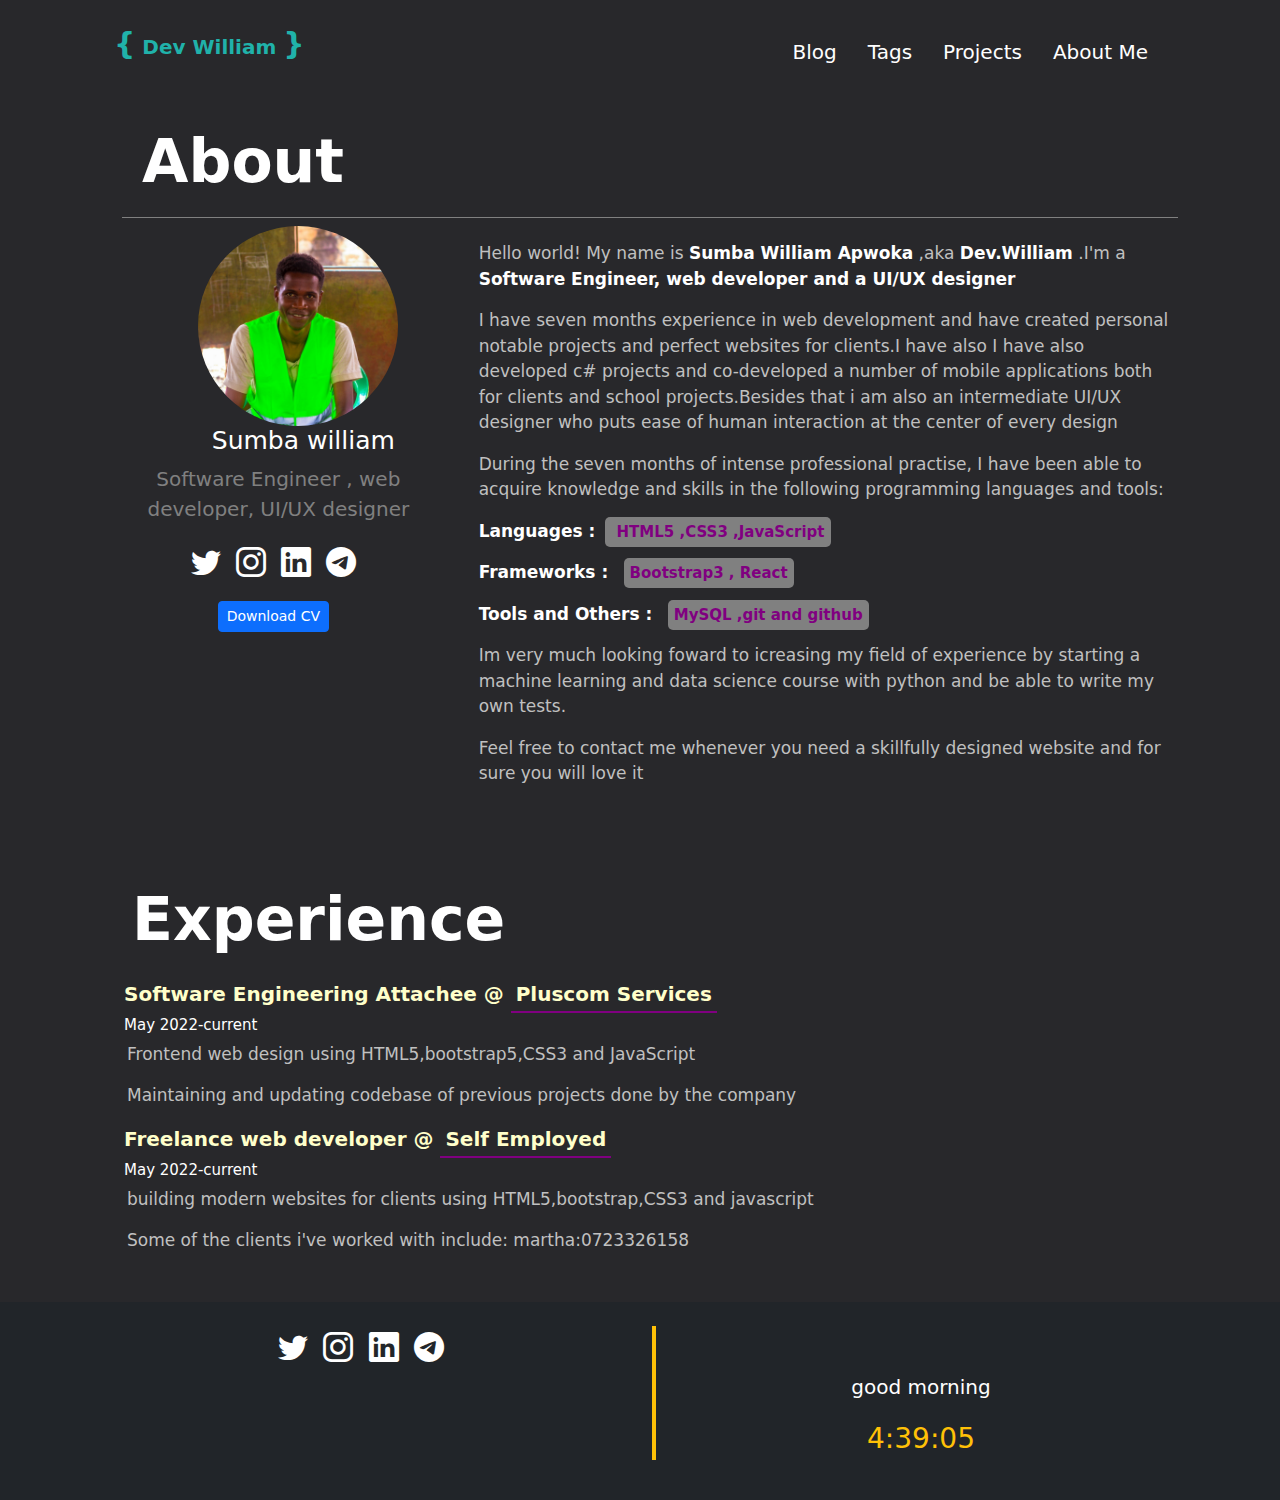
==== about-me.html @ f91dc425 "Update about-me.html" ====
<!DOCTYPE html>
<html lang="en">
<head>
    <meta charset="UTF-8">
    <meta http-equiv="X-UA-Compatible" content="IE=edge">
    <meta name="viewport" content="width=device-width, initial-scale=1.0">
    <link rel="stylesheet" href="myProjects/webProject/icofont/css/icofont.min.css">
    <link rel="stylesheet" href="https://cdn.jsdelivr.net/npm/bootstrap-icons@1.5.0/font/bootstrap-icons.css" />
    <link href="https://cdn.jsdelivr.net/npm/bootstrap@5.1.3/dist/css/bootstrap.min.css" rel="stylesheet">
    <script src="https://cdn.jsdelivr.net/npm/bootstrap@5.1.3/dist/js/bootstrap.bundle.min.js"></script>
    <link rel="stylesheet" href="styles.css">
    <title>about-me</title>
</head>
<body>
    

<div class="container text-center main">
     <nav class="navbar navbar-expand-sm justify-content-end">
    <div class="container-fluid navs mt-2">    
            <p class="navbar-brand"><span class="big">{</span> Dev William <span class="big">}</span></p>

            <button  type="button" class="navbar-toggler navs" data-bs-toggle="collapse" data-bs-target="#myNav"><i class="bi bi-menu-button-wide"></i></button>
         
        <div class="collapse navbar-collapse" id="myNav">
        
         <ul class="navbar-nav ms-auto ul-bg">
            <li class="nav-item"><a href="blog.html" class="nav-link">Blog</a></li>
            <li class="nav-item"><a href="tags.html" class="nav-link">Tags</a></li>
            <li class="nav-item"><a href="projects.html" class="nav-link">Projects</a></li>
            <li class="nav-item"><a href="about-me.html" class="nav-link">About Me</a></li>

         </ul>
        </div> 
        
 </nav>
</div>
</div>

<!----About-->

<section class="about" id="about">
    <div class="container main">
        <h1>About</h1>
        
        <div class="row">
            <div class="col-lg-4 text-center">
                <img src="image5.jpeg" alt="image5" > 
                <h2 >Sumba william</h2>
                <p >Software Engineer , web developer, UI/UX designer</p>
                <div class="social-links">
                    <a href="https://twitter.com/miik_will" class="twitter"><i class="bi bi-twitter"></i></a>
                    <a href="https://www.instagram.com/miik_will/" class="instagram"><i class="bi bi-instagram"></i></a>
                    <a href="https://www.linkedin.com/in/william-sumba-180039235/" class="linkedin"><i class="bi bi-linkedin"></i></a>
                    <a href="http://t.me/+pLadMcNa9YUxY…" class="telegram"><i class="bi bi-telegram"></i></a>
                   </div>
                   <button type="button" class="btn btn-primary btn-sm mt-3"> Download CV </button>
                   </div>
                   <div class="col-lg-8 me">
                    <p>
                       Hello world! My name is <SPan class="big">Sumba William Apwoka</SPan> ,aka <span class="big"> Dev.William</span> .I'm a
                        <span class="big">Software Engineer, web developer and a UI/UX designer</span>
                    </p>
                    <p>I have seven months experience in web development  and have created personal notable projects and perfect websites for clients.I have also 
                        I have also developed c# projects and co-developed  a number of mobile applications both for clients and school projects.Besides that i am 
                        also an intermediate UI/UX designer who puts  ease of human interaction at the center of every design
                    </p>
                    <p>During the seven months of intense professional practise, I have been able to acquire knowledge and skills in the following programming
                        languages and tools:
                    </p>
                    <p><span class="big">Languages :</span><span class="skill"> HTML5 ,CSS3 ,JavaScript</span> </p>
                    <p><span class="big">Frameworks :</span> <span class="skill"> Bootstrap3 , React</span></p>
                    <p><span class="big">Tools and Others :</span> <span class="skill"> MySQL ,git and github </span></p>
                    <p>Im very much looking foward to icreasing my field of experience by starting a machine learning and data science course with python 
                        and be able to write my own tests.
                    </p>
                    <p>Feel free to contact me whenever you need a skillfully designed website and for sure you will love it</p>
                                
                </div>
            </div>
        </div>
    </div>
    
</section>

 <!----Experience-->
<section class="experience" id="experience">
    
    <div class="container main">
        <h1>Experience</h1>
        <h2>Software Engineering Attachee @ <span class="big">Pluscom Services</span></h2>
        <h6>May 2022-current</h6>
        <p>Frontend web design using HTML5,bootstrap5,CSS3 and JavaScript</p>
        <p>Maintaining and updating codebase of previous projects done by the company</p>
      
        <h2>Freelance web developer @ <span class="big">Self Employed</span></h2>
        <h6>May 2022-current</h6>
        <p>building modern websites for clients using HTML5,bootstrap,CSS3 and javascript</p>
        <p>Some of the clients i've worked with include:
        martha:0723326158</p>
    </div>
    
</section>



<!------footer------->
<footer class="bg-dark text-center mt-5">
    
    <div class="container p-4">
                <div class="row">
            <div class="col-lg-6">
                <div class="social-links">
                    <a href="https://twitter.com/miik_will" class="twitter"><i class="bi bi-twitter"></i></a>
                    <a href="https://www.instagram.com/miik_will/" class="instagram"><i class="bi bi-instagram"></i></a>
                    <a href="https://www.linkedin.com/in/william-sumba-180039235/" class="linkedin"><i class="bi bi-linkedin"></i></a>
                    <a href="http://t.me/+pLadMcNa9YUxY…" class="telegram"><i class="bi bi-telegram"></i></a>
                   </div>

            </div>
            <div class="col-lg-6">
                <div class=" border-start border-warning border-4  text-white fs-5">
                <p class="text-dark fw-bold">Sumba William</p>
                <p id="greet"></p>
                <P id="time" class="text-warning fs-3"></P>
            </div>
              

            </div>
        </div>
        
    </div>
    
</footer>



    
    <script src="script.js"></script>
    
</body>
</html>
---- styles.css ----
body{
    position: relative;
    background:rgb(40, 40, 43);
    align-items: center;
  
    
}
.main{
    max-width: 1100px;
}
.navs p{
    color:	rgb(32,178,170);
    font-size: 20px;
    font-weight: bold;
    
  
    
}
.navs .big{
    font-size: 30px;
        
}


.navs ul,li{
    list-style: none;
}
.navs a{
    color: white;
    text-decoration: none;
    font-size: 20px;
    margin: 5px;
    margin-right:10px ;
  
}
.navs a:hover{
 color: white;
}


@media (max-width:1024px){
    

    .ul-bg{
       border-radius: 10px;
       background-color:rgba(204,204,204,0.1);
       text-align: left;
       padding: 20px;
       
       
       
    }
    ul li:hover{
        background-color: rgba(204,204,204,0.3);
        border-radius: 10px;
        
    }}
   




/*----ABOUT-ME----*/
#about{
    margin-top: 10px;
}
.about h1{
    color: #fff;
    font-size:60px;
    font-weight: bold;
    margin-left: 20px;
    border-bottom: 1px solid grey;
    padding: 20px;
}
.about img{
    border-radius: 50%;
    height: 200px;
    width: 200px;
    margin-left: 50px;
}
.about h2{
    font-size: 25px;
    color: #fff;
    margin-left: 60px;
}
.about p{
    font-size: 20px;
    color:gray;
    justify-content: center;
    margin-left: 10px;
    
}
.social-links a{
    font-size: 30px;
    margin: 5px;
    text-decoration: none;
    color: #fff;
    
}
.social-links a:hover{
    color: rgb(30,144,255);
    
}

.about .me p{
  color:	rgb(192,192,192);
  font-size:17px;
  margin-top: 15px;
}
.about .big{
    font-weight: bold;
    color:white;
    
}
.about .skill{
    font-size: 15px;
    background: gray;
    border-radius: 5px;
    margin-left: 10px;
    color:purple;
    font-weight:bold;
    padding: 6px;
    
}

/*----EXPERIENCE----*/
#experience{
    margin-top: 70px;
}
.experience h1{
    color: #fff;
    font-size:60px;
    font-weight: bold;
    margin-left: 20px;
    padding: 10px;
}
.experience h2{
    color:#ffffca;
    font-size:20px;
    margin-left: 20px;
    padding: 2px;
    font-weight: bold;
    margin-top: 15px;
}
.experience h6{
    color: #fff;
    font-size:15px;
    margin-left: 22px;
   
}
.experience p{
    color:rgb(192,192,192);
    font-size:17px;
    margin-left: 25px;
 
}
.experience .big{
    border-bottom: 2px solid purple;
    padding: 5px;
}


/*----PROJECTS---*/
#projects{
    margin-top: 10px;
}
.projects h1{
    color: #fff;
    font-size:60px;
    font-weight: bold;
    margin-left: 20px;
    padding: 5px;
   
}
.projects h5{
    color:gray;
    border-bottom: 1px solid grey;
    padding: 20px;
    font-size: 20px;
}
.projects .project-box{
    border: 1px solid grey;
    border-radius: 5px;
    text-align: center;
    height: 470px;
   
}
.projects .project-box img{
    width: 300px;
    height: 250px;
    padding: 25px;
    border-radius: 30px;
}
.projects .project-box h2{
    color: #fff;
    font-size: 30px;
    font-weight: bold;
}
.projects .project-box p{
    color:rgb(192, 192, 192);
    padding: 8px;
    font-size: 17px;
  
}
.projects .project-box a{
   text-decoration: none;
   font-size: 20px;
   padding: 10px;
   

 
}

/*-----BLOG----*/
#blog{
    margin-top: 50px;
    height: 600px;
}
.blog h1{
    color: #fff;
    font-size:60px;
    font-weight: bold;
    margin-left: 20px;
    border-bottom: 1px solid grey;
    padding: 20px;

}

/*----TAGS----*/
#tags{
    height: 600px;
}
.tags h1{
    color: #fff;
    font-size:60px;
    font-weight: bold;
    margin-left: 20px;
    border-bottom: 1px solid grey;
    padding: 20px;
   
}

/*-------INDEX------*/
#index{
    margin-top: 40px;
    height: 700px;
}
.index h1{
    color: #fff;
    font-size:45px;
    font-weight: bold;
    margin-left: 20px;
}
.index p{
    color:	rgb(192,192,192);
    font-size:18px;
    margin-top: 15px;
    margin-left: 20px;
    border-bottom: 1px solid grey;
    padding: 10px;
    
  }
   .navs i{
    font-size: 30px;
    color: #fff;
   
   
  }
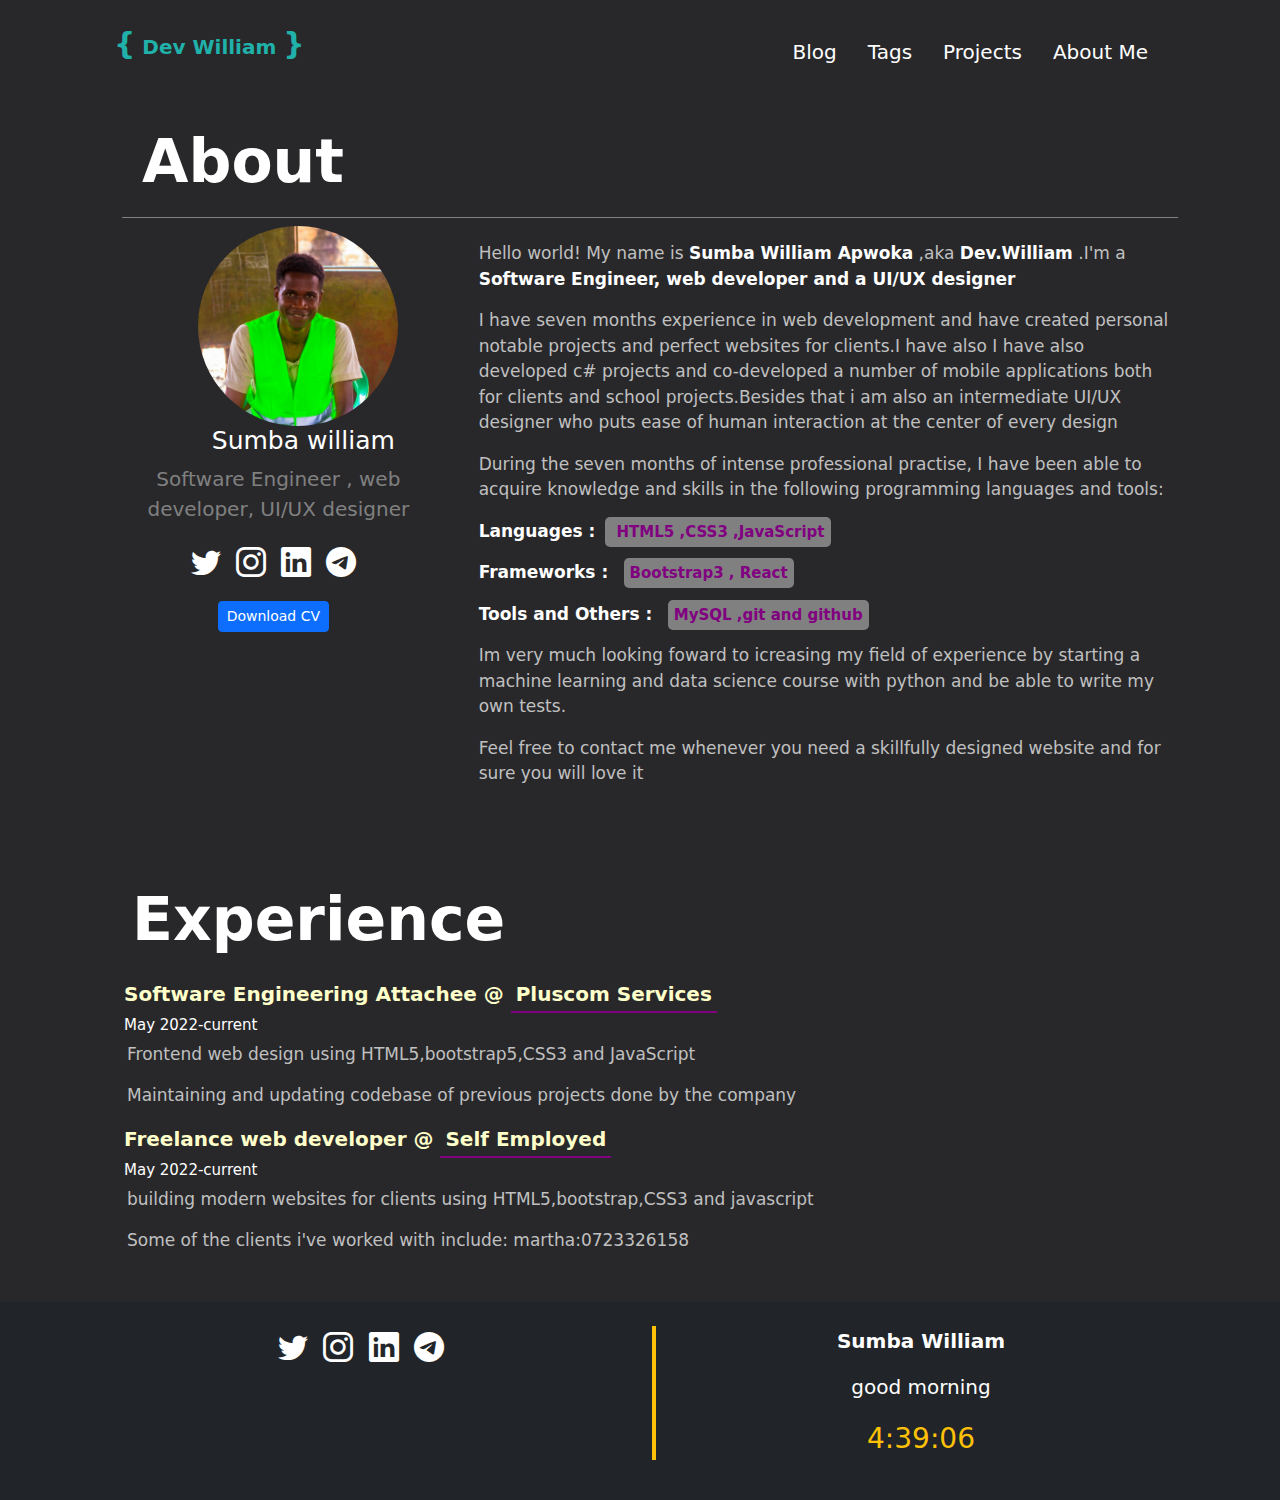
==== commit e176841a: "Update about-me.html" ====
--- a/about-me.html
+++ b/about-me.html
@@ -119,7 +119,7 @@
             </div>
             <div class="col-lg-6">
                 <div class=" border-start border-warning border-4  text-white fs-5">
-                <p class="text-dark fw-bold">Sumba William</p>
+                <p class="text-white fw-bold">Sumba William</p>
                 <p id="greet"></p>
                 <P id="time" class="text-warning fs-3"></P>
             </div>
--- a/styles.css
+++ b/styles.css
@@ -247,12 +247,12 @@
 }
 .index h1{
     color: #fff;
-    font-size:45px;
+    font-size:35px;
     font-weight: bold;
     margin-left: 20px;
 }
 .index p{
-    color:	rgb(192,192,192);
+    color:rgb(192,192,192);
     font-size:18px;
     margin-top: 15px;
     margin-left: 20px;
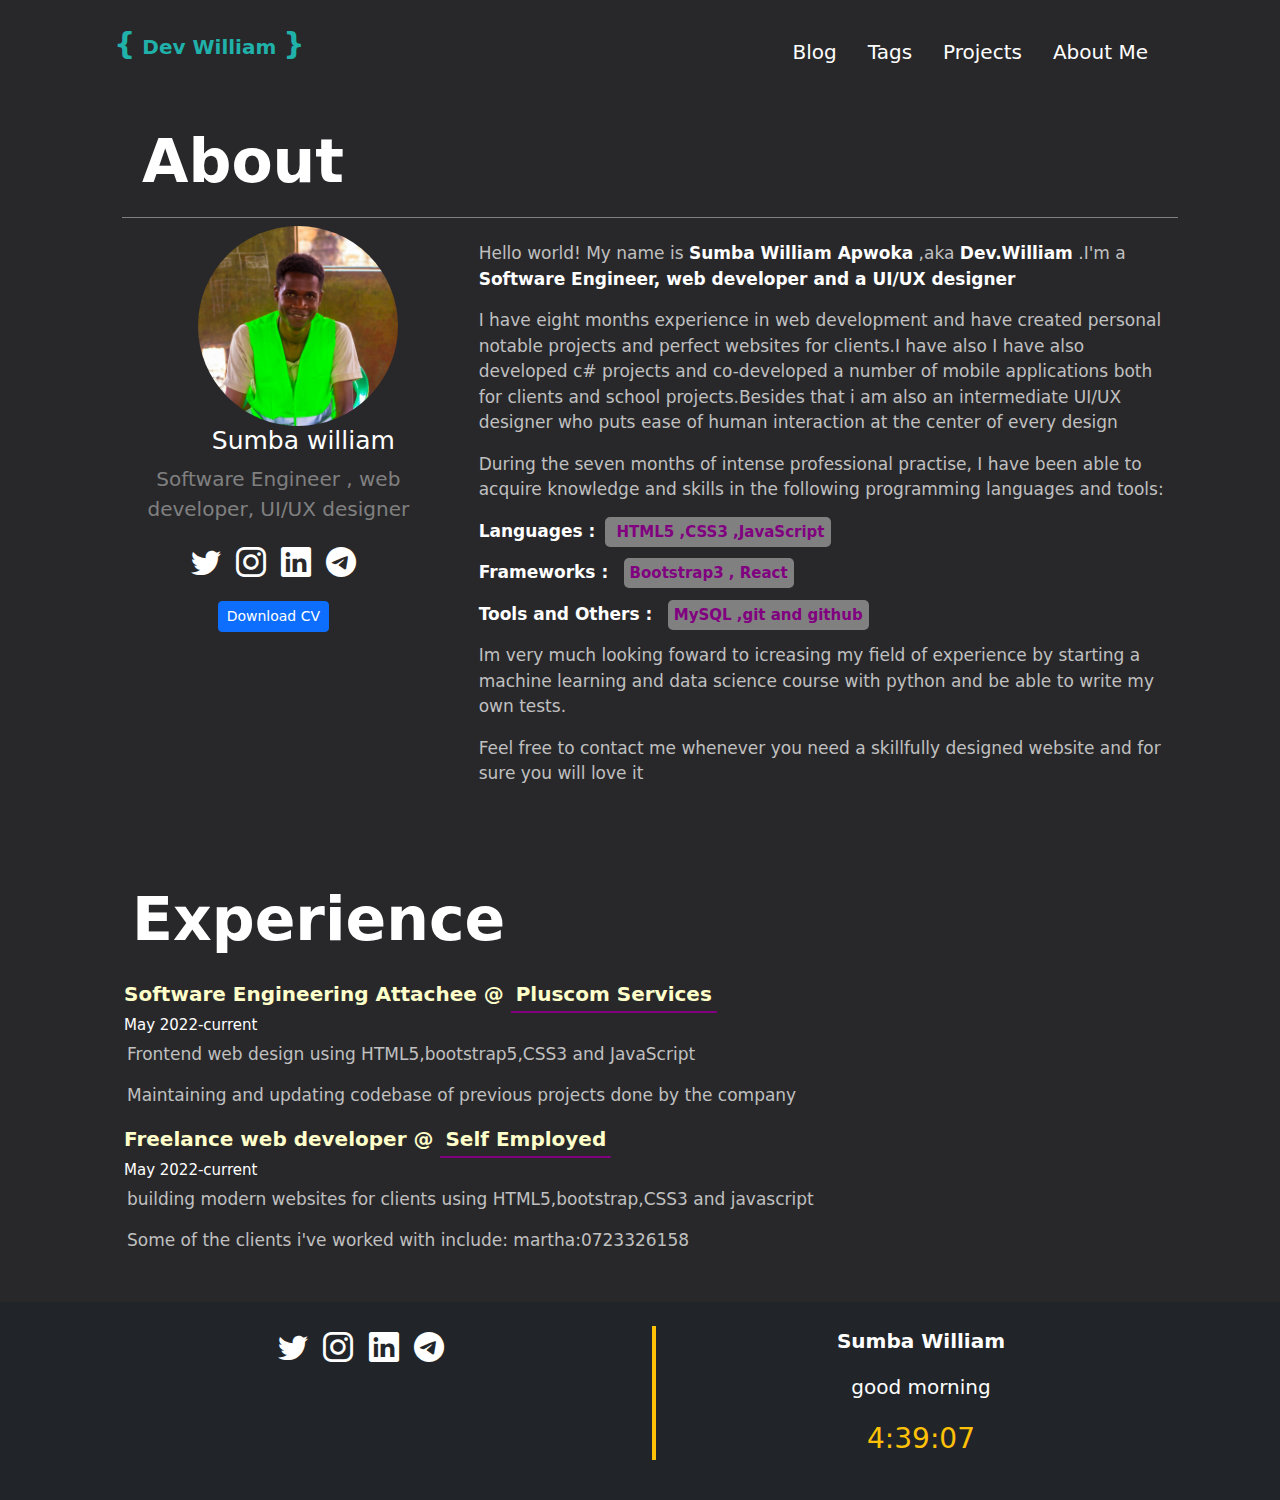
==== commit 30530852: "Update about-me.html" ====
--- a/about-me.html
+++ b/about-me.html
@@ -60,7 +60,7 @@
                        Hello world! My name is <SPan class="big">Sumba William Apwoka</SPan> ,aka <span class="big"> Dev.William</span> .I'm a
                         <span class="big">Software Engineer, web developer and a UI/UX designer</span>
                     </p>
-                    <p>I have seven months experience in web development  and have created personal notable projects and perfect websites for clients.I have also 
+                    <p>I have eight months experience in web development  and have created personal notable projects and perfect websites for clients.I have also 
                         I have also developed c# projects and co-developed  a number of mobile applications both for clients and school projects.Besides that i am 
                         also an intermediate UI/UX designer who puts  ease of human interaction at the center of every design
                     </p>
--- a/styles.css
+++ b/styles.css
@@ -182,13 +182,13 @@
     border: 1px solid grey;
     border-radius: 5px;
     text-align: center;
-    height: 470px;
+    height: 480px;
    
 }
 .projects .project-box img{
-    width: 300px;
+    width: 280px;
     height: 250px;
-    padding: 25px;
+    padding: 21px;
     border-radius: 30px;
 }
 .projects .project-box h2{
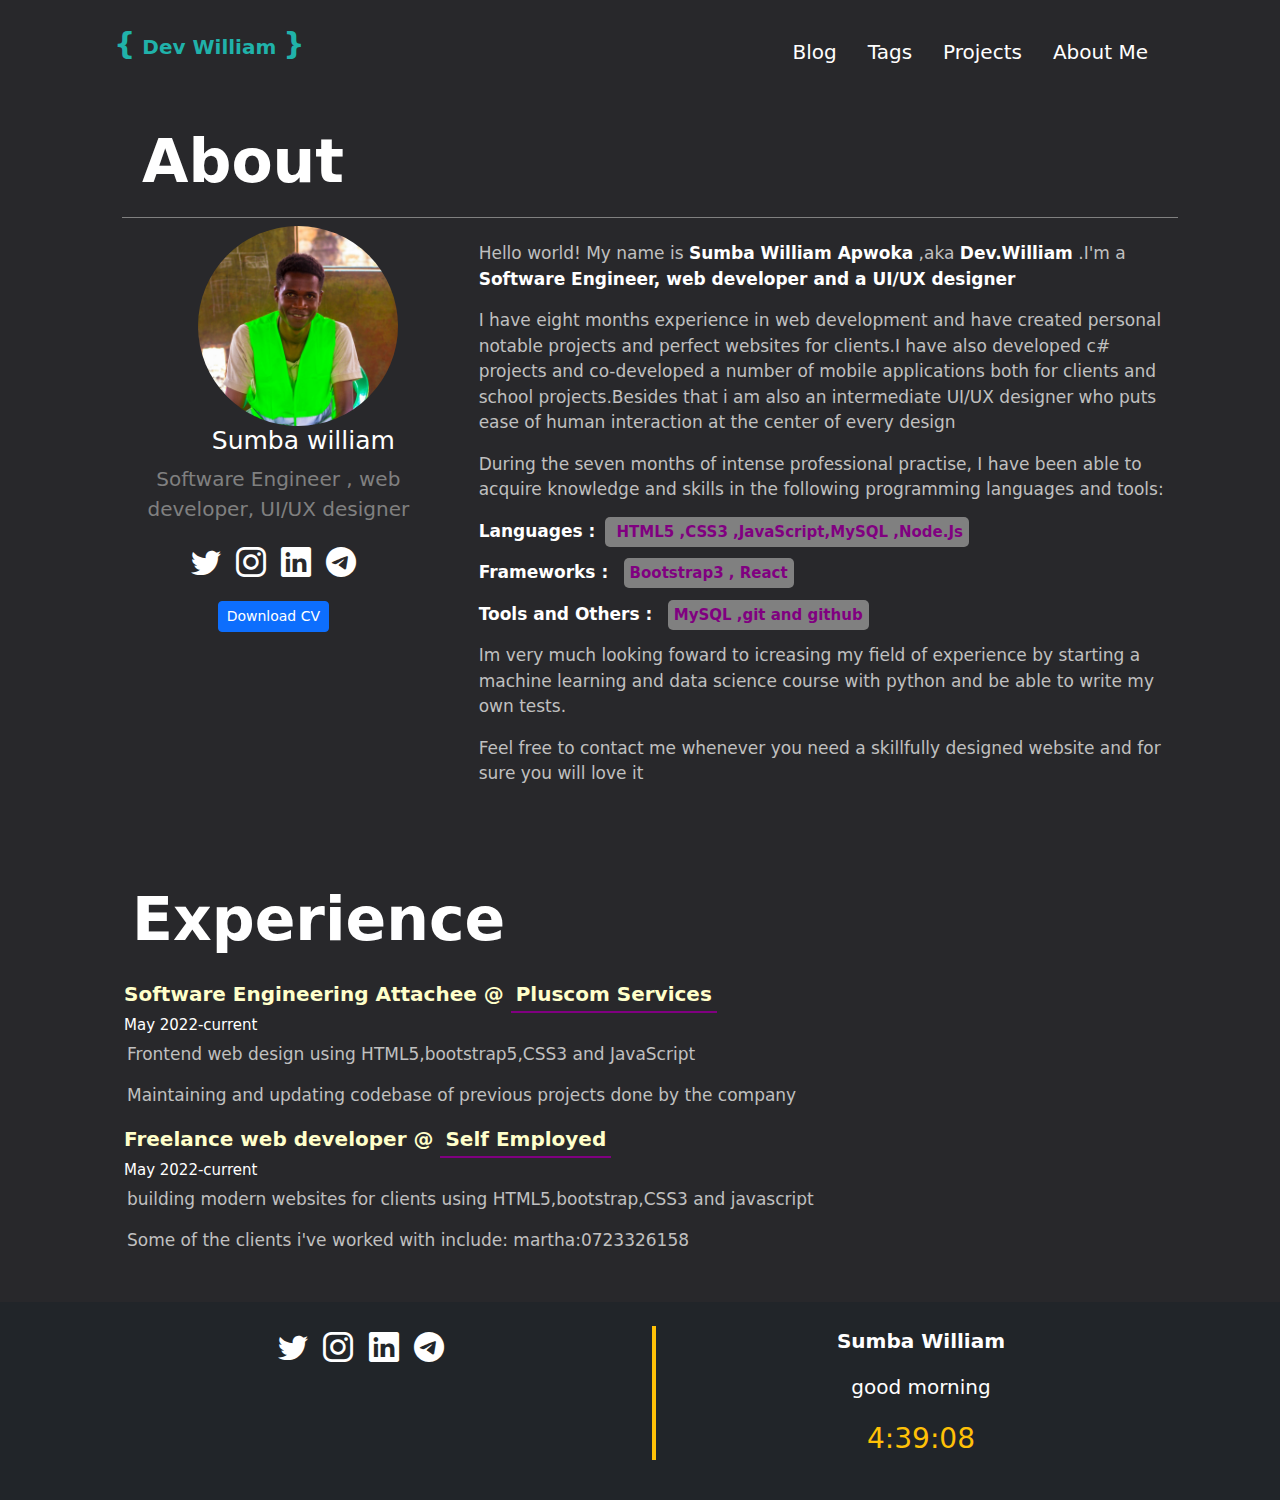
==== commit ba7b1b0e: "Update about-me.html" ====
--- a/about-me.html
+++ b/about-me.html
@@ -61,13 +61,13 @@
                         <span class="big">Software Engineer, web developer and a UI/UX designer</span>
                     </p>
                     <p>I have eight months experience in web development  and have created personal notable projects and perfect websites for clients.I have also 
-                        I have also developed c# projects and co-developed  a number of mobile applications both for clients and school projects.Besides that i am 
+                         developed c# projects and co-developed  a number of mobile applications both for clients and school projects.Besides that i am 
                         also an intermediate UI/UX designer who puts  ease of human interaction at the center of every design
                     </p>
                     <p>During the seven months of intense professional practise, I have been able to acquire knowledge and skills in the following programming
                         languages and tools:
                     </p>
-                    <p><span class="big">Languages :</span><span class="skill"> HTML5 ,CSS3 ,JavaScript</span> </p>
+                    <p><span class="big">Languages :</span><span class="skill"> HTML5 ,CSS3 ,JavaScript,MySQL ,Node.Js</span> </p>
                     <p><span class="big">Frameworks :</span> <span class="skill"> Bootstrap3 , React</span></p>
                     <p><span class="big">Tools and Others :</span> <span class="skill"> MySQL ,git and github </span></p>
                     <p>Im very much looking foward to icreasing my field of experience by starting a machine learning and data science course with python 
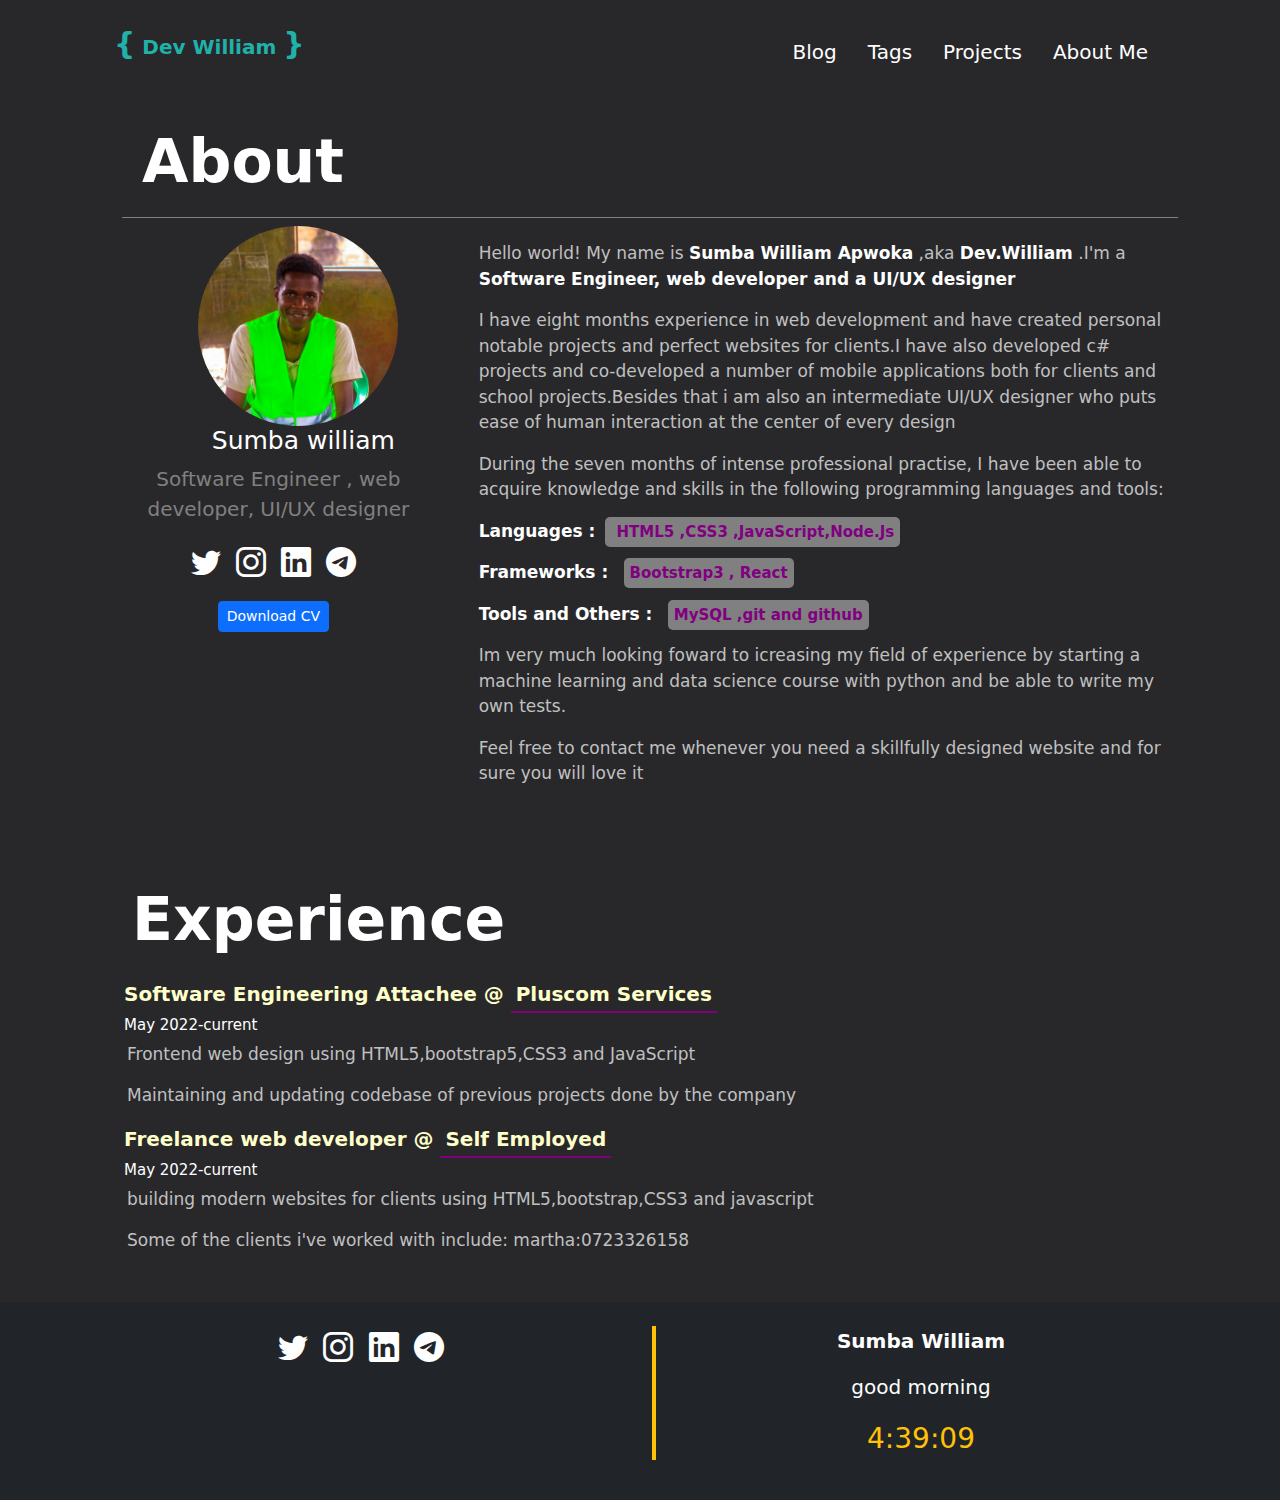
==== commit 95012071: "Update about-me.html" ====
--- a/about-me.html
+++ b/about-me.html
@@ -67,7 +67,7 @@
                     <p>During the seven months of intense professional practise, I have been able to acquire knowledge and skills in the following programming
                         languages and tools:
                     </p>
-                    <p><span class="big">Languages :</span><span class="skill"> HTML5 ,CSS3 ,JavaScript,MySQL ,Node.Js</span> </p>
+                    <p><span class="big">Languages :</span><span class="skill"> HTML5 ,CSS3 ,JavaScript,Node.Js</span> </p>
                     <p><span class="big">Frameworks :</span> <span class="skill"> Bootstrap3 , React</span></p>
                     <p><span class="big">Tools and Others :</span> <span class="skill"> MySQL ,git and github </span></p>
                     <p>Im very much looking foward to icreasing my field of experience by starting a machine learning and data science course with python 
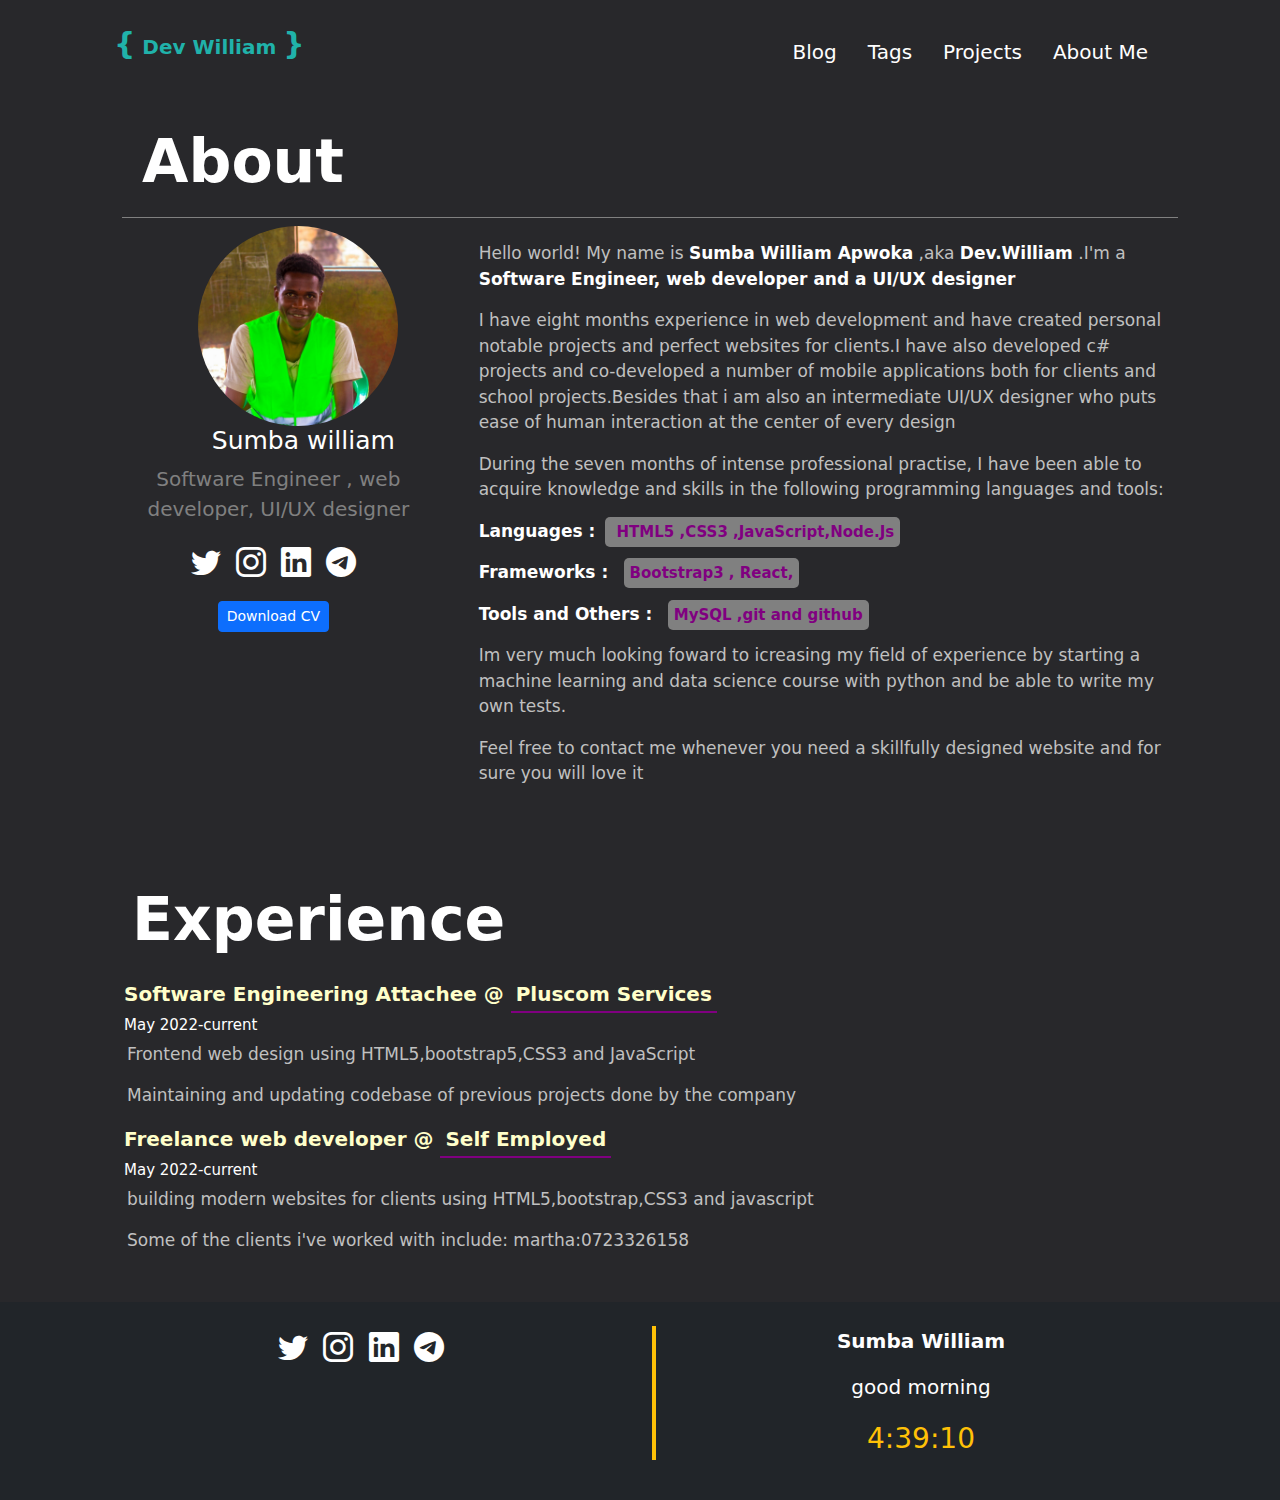
==== commit 30690634: "Update about-me.html" ====
--- a/about-me.html
+++ b/about-me.html
@@ -68,7 +68,7 @@
                         languages and tools:
                     </p>
                     <p><span class="big">Languages :</span><span class="skill"> HTML5 ,CSS3 ,JavaScript,Node.Js</span> </p>
-                    <p><span class="big">Frameworks :</span> <span class="skill"> Bootstrap3 , React</span></p>
+                    <p><span class="big">Frameworks :</span> <span class="skill"> Bootstrap3 , React,</span></p>
                     <p><span class="big">Tools and Others :</span> <span class="skill"> MySQL ,git and github </span></p>
                     <p>Im very much looking foward to icreasing my field of experience by starting a machine learning and data science course with python 
                         and be able to write my own tests.
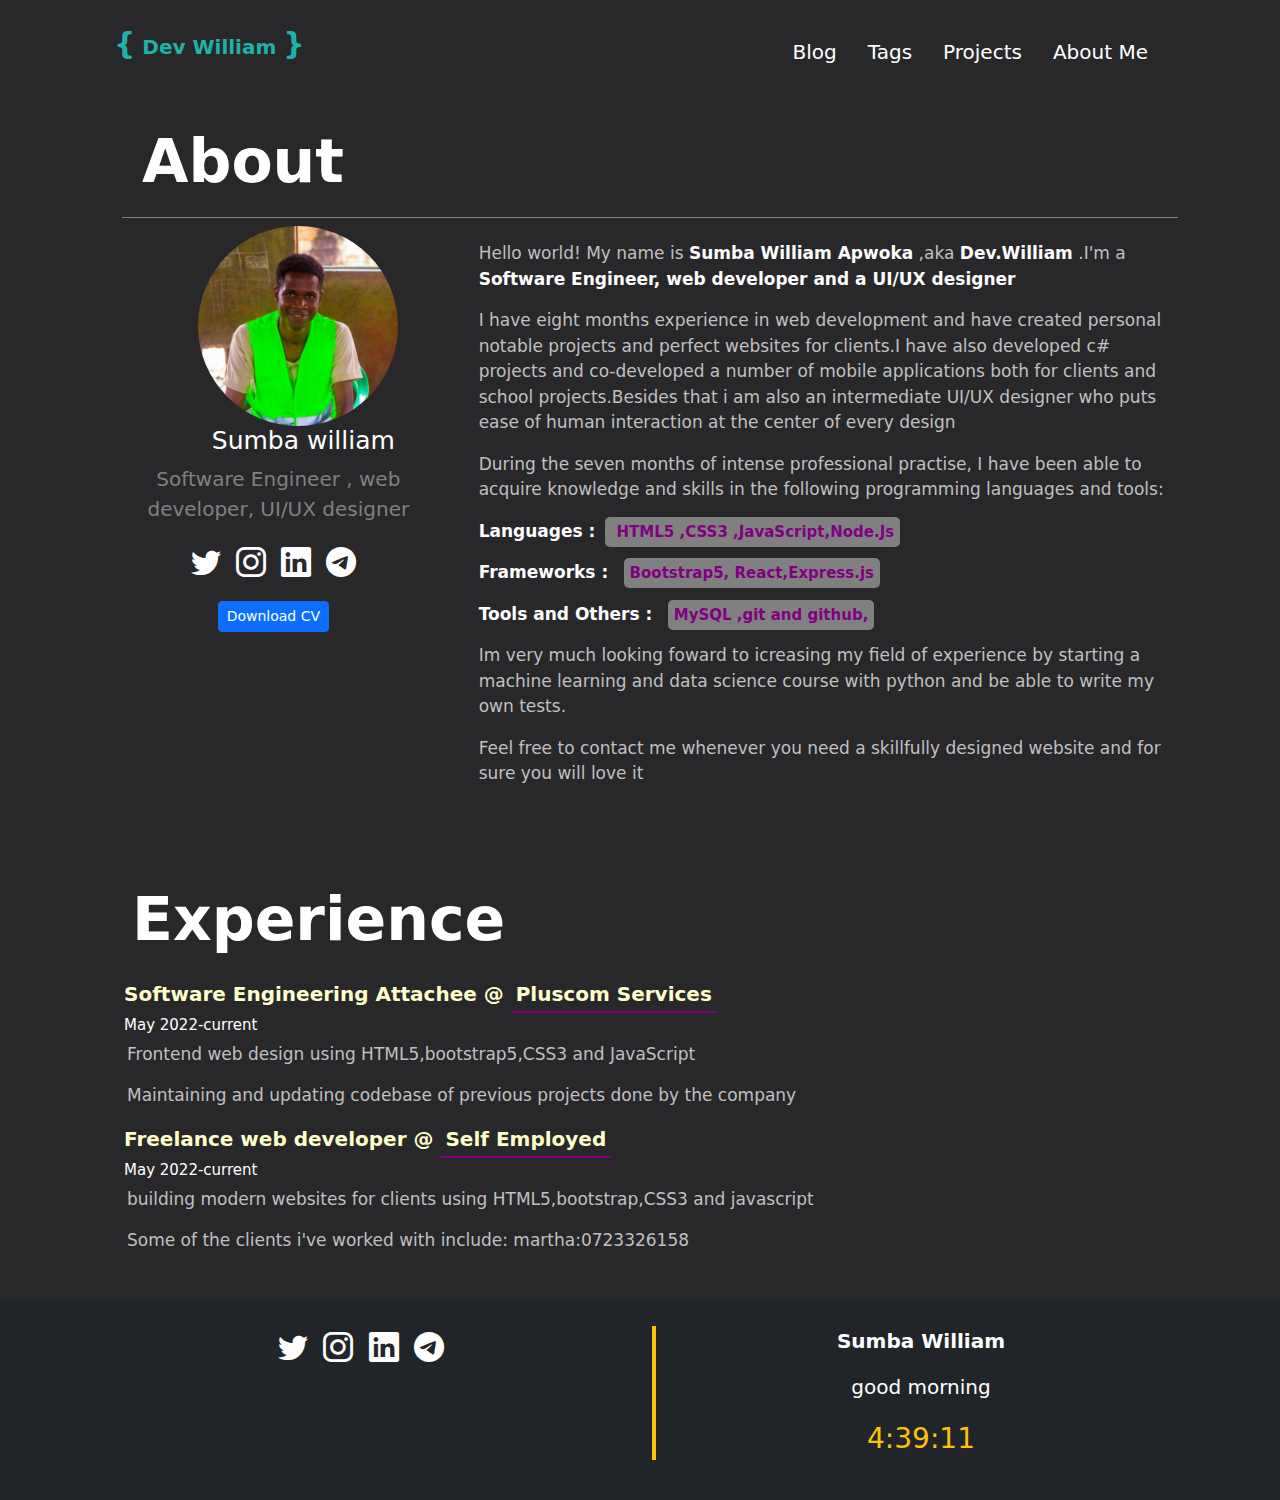
==== commit f63e58d8: "Update about-me.html" ====
--- a/about-me.html
+++ b/about-me.html
@@ -68,8 +68,8 @@
                         languages and tools:
                     </p>
                     <p><span class="big">Languages :</span><span class="skill"> HTML5 ,CSS3 ,JavaScript,Node.Js</span> </p>
-                    <p><span class="big">Frameworks :</span> <span class="skill"> Bootstrap3 , React,</span></p>
-                    <p><span class="big">Tools and Others :</span> <span class="skill"> MySQL ,git and github </span></p>
+                    <p><span class="big">Frameworks :</span> <span class="skill"> Bootstrap5, React,Express.js</span></p>
+                    <p><span class="big">Tools and Others :</span> <span class="skill"> MySQL ,git and github, </span></p>
                     <p>Im very much looking foward to icreasing my field of experience by starting a machine learning and data science course with python 
                         and be able to write my own tests.
                     </p>
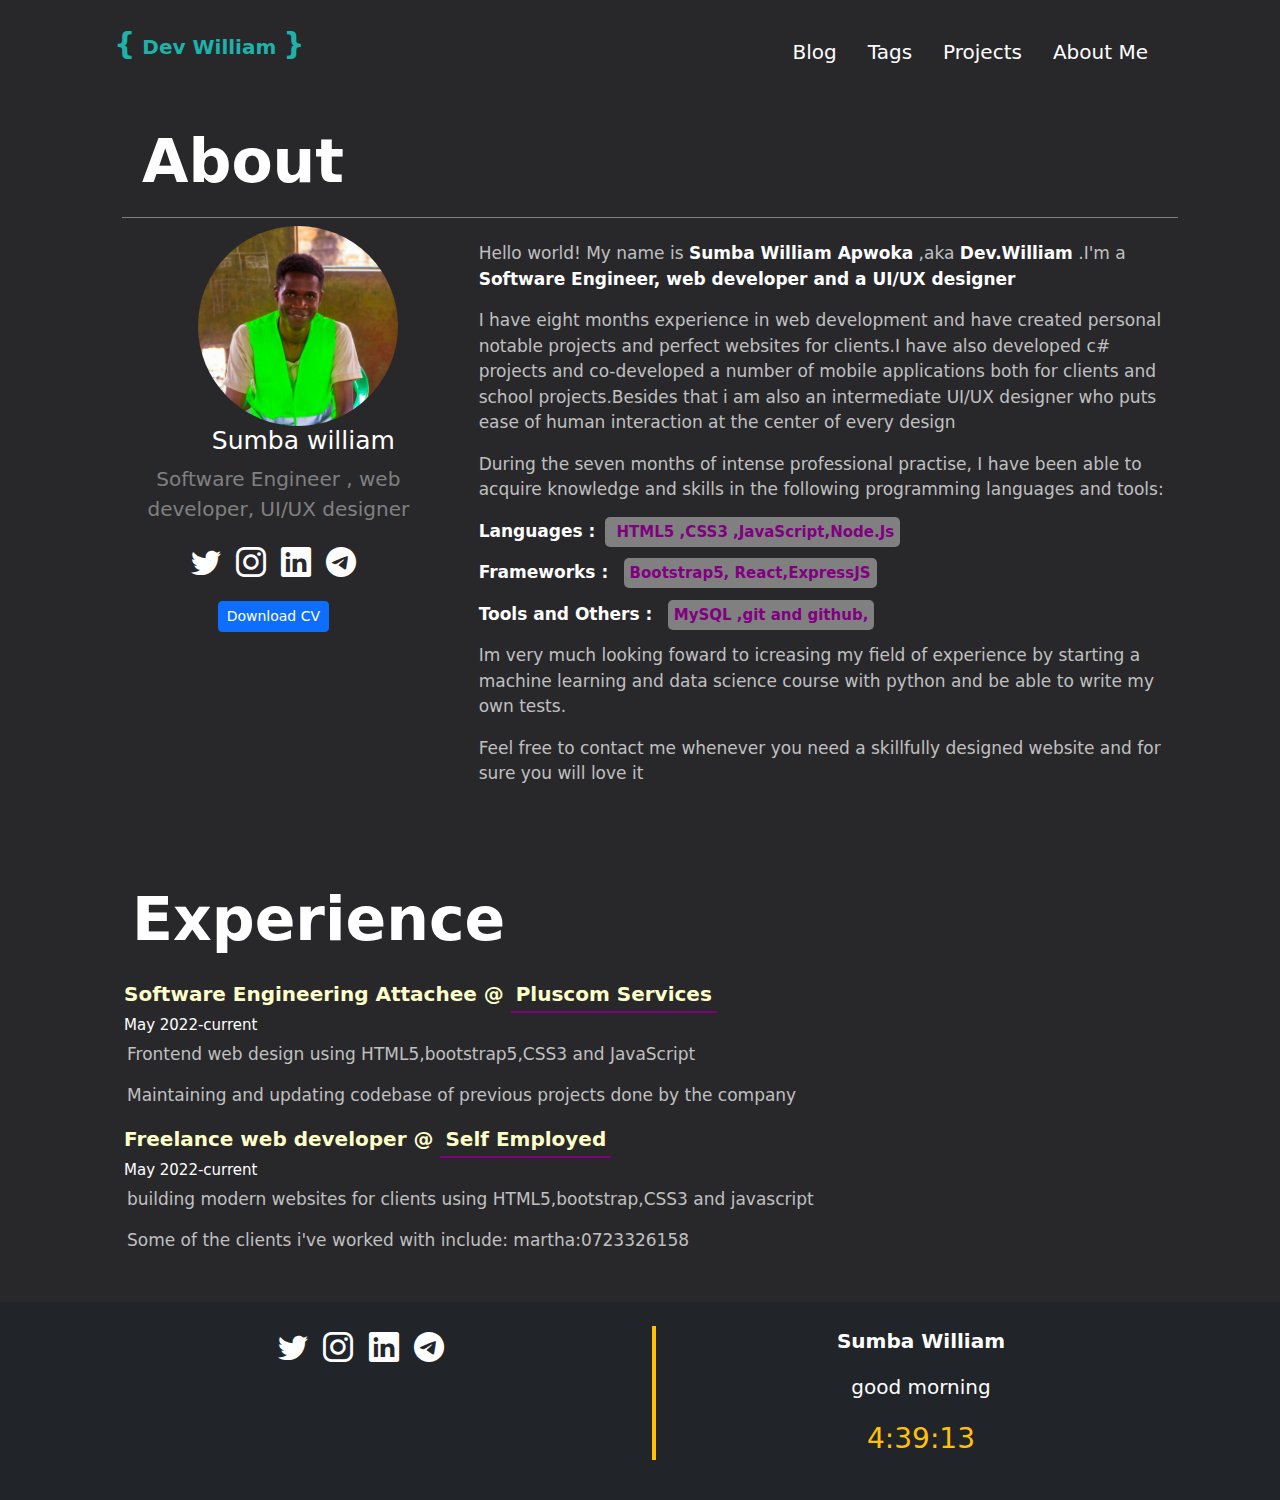
==== commit bf9cdb43: "Update about-me.html" ====
--- a/about-me.html
+++ b/about-me.html
@@ -68,7 +68,7 @@
                         languages and tools:
                     </p>
                     <p><span class="big">Languages :</span><span class="skill"> HTML5 ,CSS3 ,JavaScript,Node.Js</span> </p>
-                    <p><span class="big">Frameworks :</span> <span class="skill"> Bootstrap5, React,Express.js</span></p>
+                    <p><span class="big">Frameworks :</span> <span class="skill"> Bootstrap5, React,ExpressJS</span></p>
                     <p><span class="big">Tools and Others :</span> <span class="skill"> MySQL ,git and github, </span></p>
                     <p>Im very much looking foward to icreasing my field of experience by starting a machine learning and data science course with python 
                         and be able to write my own tests.
